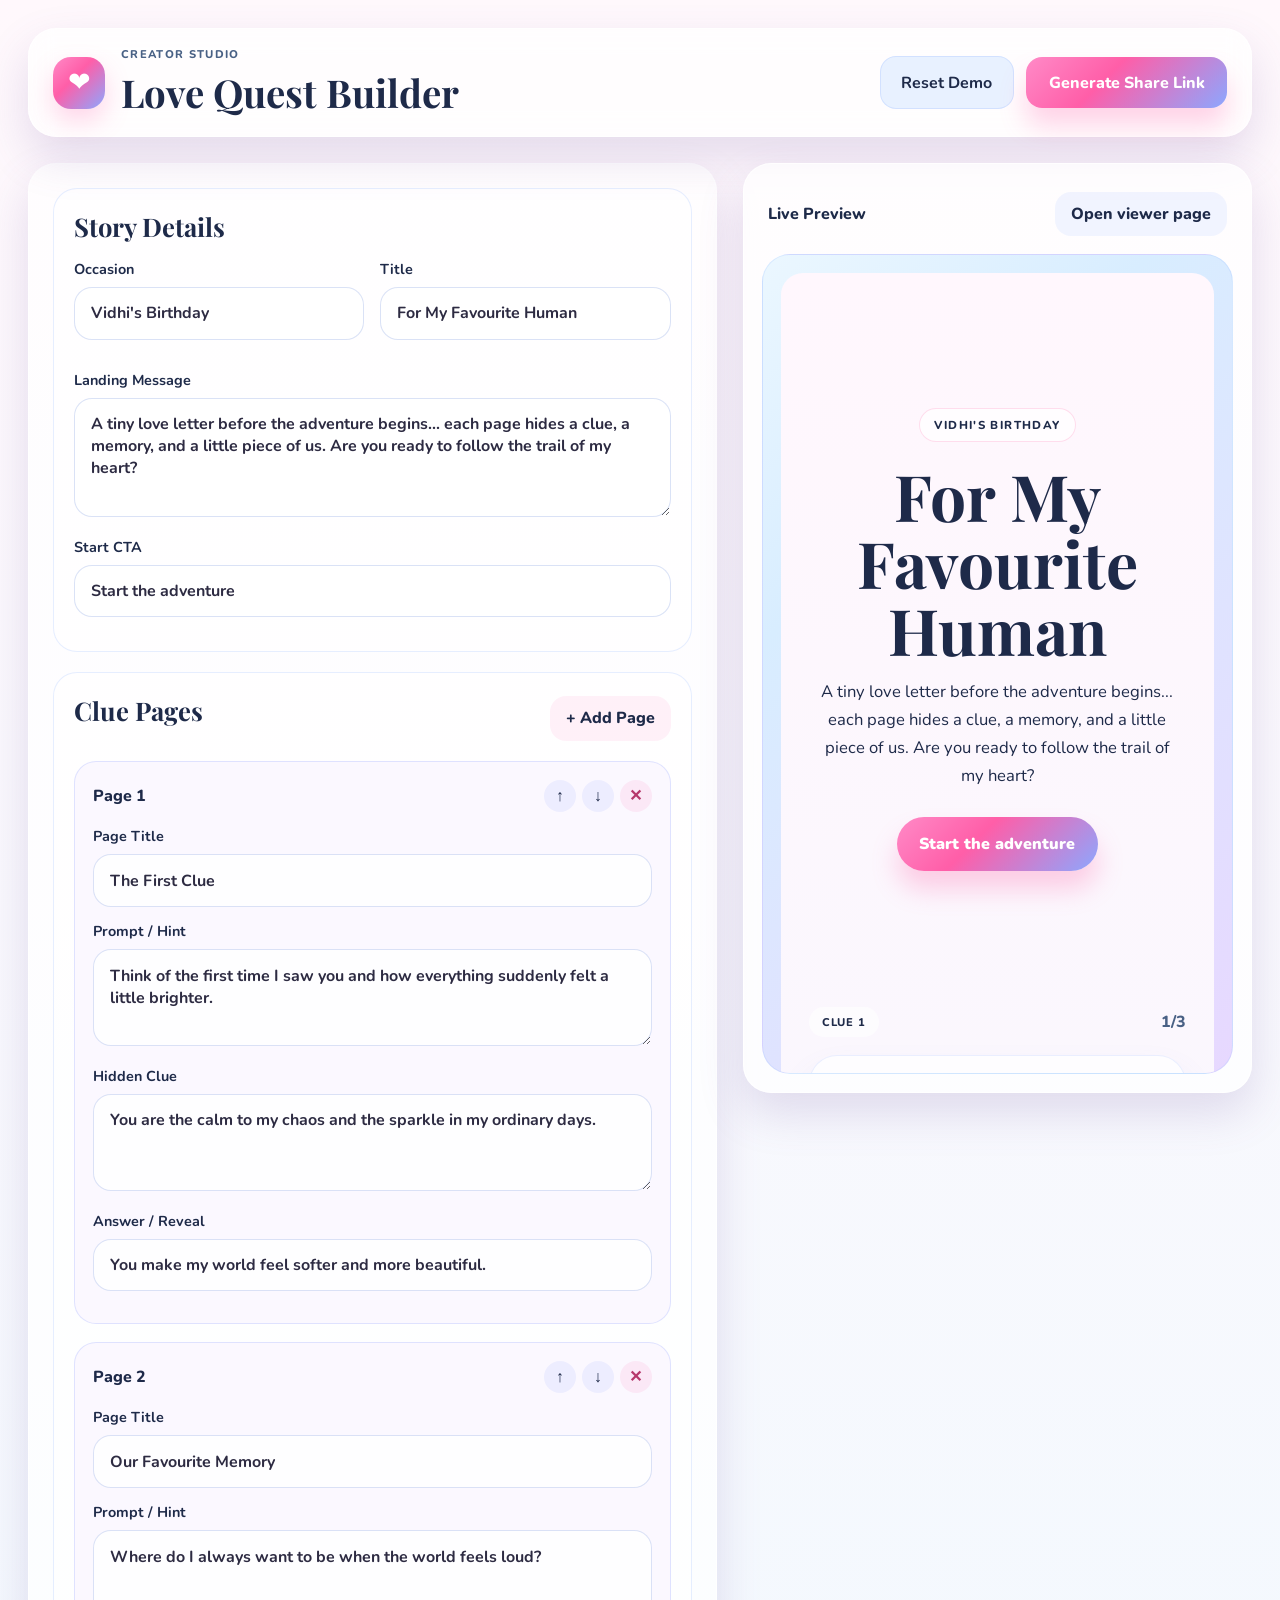
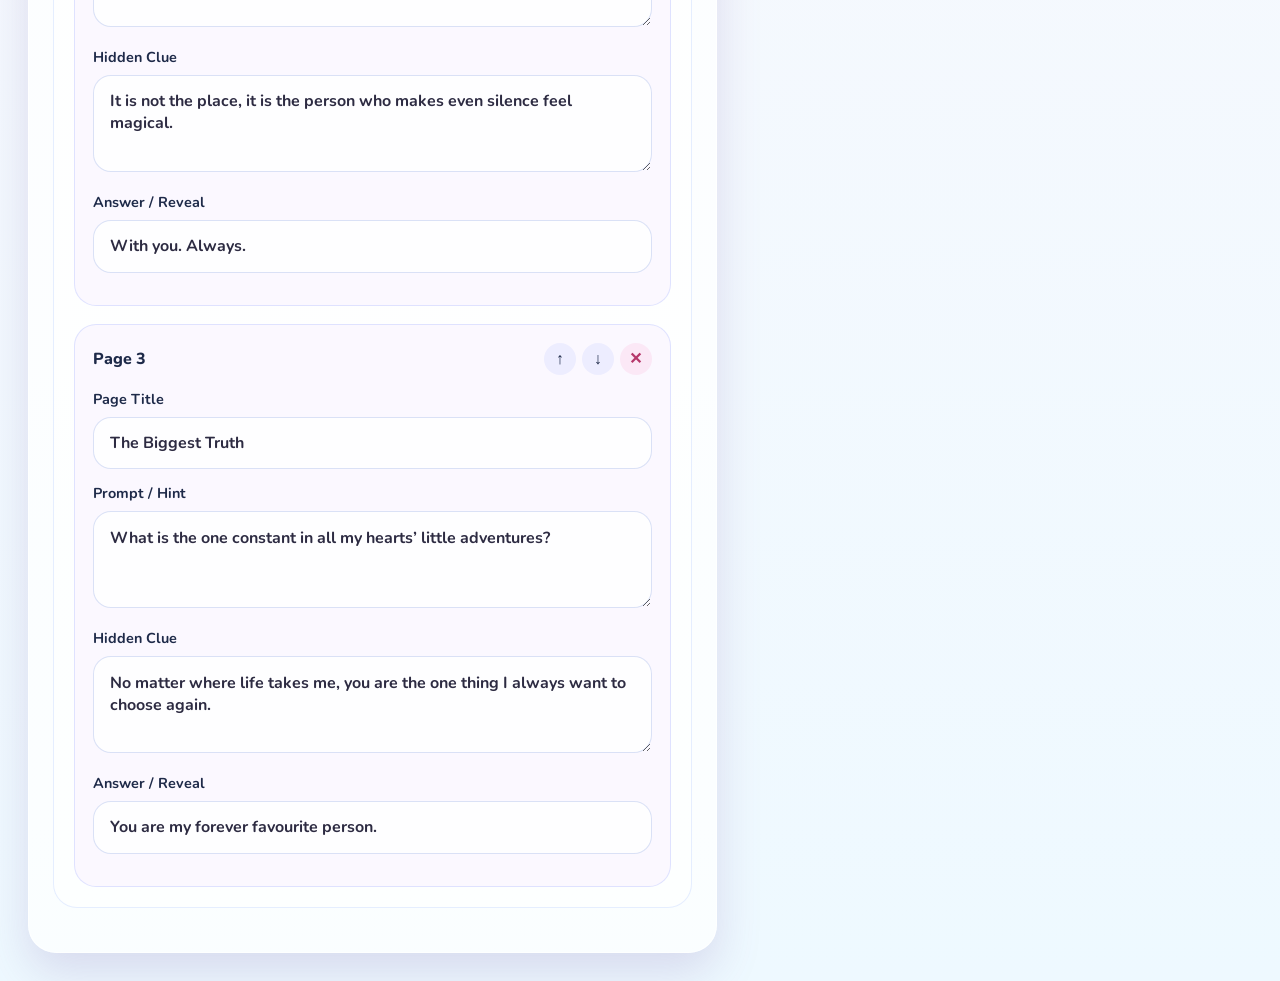
==== index.html @ 5ae319d9 "Create a romantic birthday clue-game creator and viewer app." ====
<!DOCTYPE html>
<html lang="en">
  <head>
    <meta charset="UTF-8" />
    <meta name="viewport" content="width=device-width, initial-scale=1.0" />
    <title>Love Quest Creator</title>
    <link rel="preconnect" href="https://fonts.googleapis.com" />
    <link rel="preconnect" href="https://fonts.gstatic.com" crossorigin />
    <link href="https://fonts.googleapis.com/css2?family=Nunito:wght@400;600;700;800;900&family=Playfair+Display:wght@600;700;800&display=swap" rel="stylesheet" />
    <link rel="stylesheet" href="styles.css" />
  </head>
  <body>
    <div class="app-shell">
      <header class="topbar">
        <div class="brand-wrap">
          <div class="brand-mark">❤</div>
          <div>
            <p class="eyebrow">Creator Studio</p>
            <h1>Love Quest Builder</h1>
          </div>
        </div>
        <div class="topbar-actions">
          <button class="secondary-btn" id="resetDataBtn">Reset Demo</button>
          <button class="primary-btn" id="publishBtn">Generate Share Link</button>
        </div>
      </header>

      <main class="creator-layout">
        <section class="creator-panel">
          <div class="panel-block">
            <h2>Story Details</h2>
            <div class="field-grid">
              <label>
                <span>Occasion</span>
                <input id="occasionInput" type="text" placeholder="Vidhi's Birthday" />
              </label>
              <label>
                <span>Title</span>
                <input id="titleInput" type="text" placeholder="For My Favourite Human" />
              </label>
            </div>

            <label>
              <span>Landing Message</span>
              <textarea id="landingMessageInput" rows="4" placeholder="A tiny love letter before the adventure begins..."></textarea>
            </label>

            <label>
              <span>Start CTA</span>
              <input id="ctaInput" type="text" placeholder="Start the adventure" />
            </label>
          </div>

          <div class="panel-block">
            <div class="section-header">
              <h2>Clue Pages</h2>
              <button class="small-btn" id="addPageBtn">+ Add Page</button>
            </div>
            <div id="pagesContainer" class="pages-container"></div>
          </div>
        </section>

        <aside class="preview-panel">
          <div class="preview-card">
            <div class="preview-toolbar">
              <span>Live Preview</span>
              <button class="transparent-btn" id="openViewerBtn">Open viewer page</button>
            </div>
            <div id="livePreview" class="live-preview"></div>
          </div>
        </aside>
      </main>
    </div>

    <template id="pageTemplate">
      <article class="page-card">
        <div class="page-card-header">
          <span class="page-number">Page</span>
          <div class="page-actions">
            <button class="move-up-btn small-icon" title="Move up">↑</button>
            <button class="move-down-btn small-icon" title="Move down">↓</button>
            <button class="delete-page-btn small-icon danger" title="Delete">✕</button>
          </div>
        </div>

        <label>
          <span>Page Title</span>
          <input class="page-title-input" type="text" placeholder="The First Clue" />
        </label>

        <label>
          <span>Prompt / Hint</span>
          <textarea class="page-hint-input" rows="3" placeholder="Think of the day we met"></textarea>
        </label>

        <label>
          <span>Hidden Clue</span>
          <textarea class="page-clue-input" rows="3" placeholder="You were my favourite part of every day"></textarea>
        </label>

        <label>
          <span>Answer / Reveal</span>
          <input class="page-answer-input" type="text" placeholder="The answer to this clue" />
        </label>
      </article>
    </template>

    <script src="script.js"></script>
  </body>
</html>
---- styles.css ----
* {
  box-sizing: border-box;
}

:root {
  --pink-1: #fff1fb;
  --pink-2: #ffd2eb;
  --pink-3: #ff84c9;
  --pink-4: #ff5fa7;
  --purple-1: #efe0ff;
  --purple-2: #c8b6ff;
  --blue-1: #dbf2ff;
  --blue-2: #8ed8ff;
  --blue-3: #6d9bff;
  --navy: #1e2a49;
  --navy-soft: #496185;
  --text: #2d2b42;
  --shadow: 0 20px 45px rgba(111, 82, 162, 0.18);
  --rose: linear-gradient(135deg, #ff8ac7 0%, #ff5ea8 40%, #8ca7ff 100%);
  --sky: linear-gradient(135deg, #ebf7ff 0%, #d8edff 30%, #e7d8ff 100%);
}

html, body {
  margin: 0;
  min-height: 100%;
  font-family: 'Nunito', sans-serif;
  background: linear-gradient(180deg, #fff8fc 0%, #eef9ff 100%);
  color: var(--text);
}

button, input, textarea {
  font: inherit;
}

body {
  padding: 28px;
}

.app-shell {
  max-width: 1500px;
  margin: 0 auto;
}

.topbar {
  display: flex;
  align-items: center;
  justify-content: space-between;
  gap: 18px;
  margin-bottom: 26px;
  padding: 18px 24px;
  background: rgba(255,255,255,0.72);
  backdrop-filter: blur(12px);
  border: 1px solid rgba(255,255,255,0.7);
  border-radius: 28px;
  box-shadow: var(--shadow);
}

.brand-wrap {
  display: flex;
  align-items: center;
  gap: 16px;
}

.brand-mark {
  width: 52px;
  height: 52px;
  border-radius: 18px;
  display: grid;
  place-items: center;
  background: var(--rose);
  color: white;
  font-size: 1.7rem;
  box-shadow: 0 12px 24px rgba(255, 94, 168, 0.25);
}

.eyebrow {
  margin: 0 0 4px;
  text-transform: uppercase;
  letter-spacing: 0.12em;
  font-size: 0.7rem;
  font-weight: 800;
  color: var(--navy-soft);
}

h1, h2, h3 {
  margin: 0;
  font-family: 'Playfair Display', serif;
}

h1 {
  font-size: clamp(1.6rem, 3vw, 2.6rem);
  color: var(--navy);
}

.topbar-actions {
  display: flex;
  align-items: center;
  gap: 12px;
}

.primary-btn, .secondary-btn, .small-btn, .transparent-btn, .small-icon {
  border: none;
  border-radius: 16px;
  cursor: pointer;
  transition: transform 0.2s ease, box-shadow 0.2s ease;
}

.primary-btn:hover, .secondary-btn:hover, .small-btn:hover, .transparent-btn:hover, .small-icon:hover {
  transform: translateY(-1px);
}

.primary-btn {
  padding: 0.9rem 1.4rem;
  background: var(--rose);
  color: white;
  font-weight: 800;
  box-shadow: 0 18px 26px rgba(255, 95, 167, 0.27);
}

.secondary-btn {
  padding: 0.9rem 1.3rem;
  background: rgba(162, 201, 255, 0.25);
  color: var(--navy);
  border: 1px solid rgba(109, 155, 255, 0.18);
  font-weight: 700;
}

.creator-layout {
  display: grid;
  grid-template-columns: 1.15fr 0.85fr;
  gap: 26px;
  align-items: start;
}

.creator-panel,
.preview-card {
  background: rgba(255,255,255,0.72);
  border: 1px solid rgba(255,255,255,0.75);
  border-radius: 28px;
  box-shadow: var(--shadow);
}

.creator-panel {
  padding: 24px;
}

.preview-card {
  padding: 18px;
  position: sticky;
  top: 24px;
}

.panel-block {
  background: rgba(255,255,255,0.6);
  border: 1px solid rgba(184, 207, 255, 0.35);
  border-radius: 24px;
  padding: 20px;
  margin-bottom: 20px;
}

.panel-block h2 {
  margin-bottom: 16px;
  font-size: clamp(1.3rem, 2vw, 1.8rem);
  color: var(--navy);
}

.field-grid {
  display: grid;
  grid-template-columns: repeat(2, minmax(0,1fr));
  gap: 16px;
  margin-bottom: 16px;
}

label {
  display: block;
  margin-bottom: 14px;
  color: var(--navy);
  font-weight: 700;
}

label span {
  display: block;
  margin-bottom: 8px;
  font-size: 0.9rem;
}

input, textarea {
  width: 100%;
  padding: 0.9rem 1rem;
  border: 1px solid rgba(123, 150, 221, 0.28);
  border-radius: 18px;
  background: rgba(255,255,255,0.8);
  color: var(--text);
  outline: none;
  transition: border-color 0.2s ease, box-shadow 0.2s ease;
}

input:focus, textarea:focus {
  border-color: rgba(255, 95, 167, 0.5);
  box-shadow: 0 0 0 4px rgba(255, 95, 167, 0.1);
}

textarea {
  resize: vertical;
}

.section-header {
  display: flex;
  align-items: center;
  justify-content: space-between;
  gap: 12px;
  margin-bottom: 18px;
}

.small-btn, .transparent-btn {
  padding: 0.7rem 1rem;
  background: rgba(255, 138, 199, 0.12);
  color: var(--navy);
  font-weight: 800;
}

.pages-container {
  display: flex;
  flex-direction: column;
  gap: 18px;
}

.page-card {
  padding: 18px;
  border-radius: 22px;
  border: 1px solid rgba(160, 176, 255, 0.3);
  background: rgba(251, 247, 255, 0.8);
}

.page-card-header {
  display: flex;
  align-items: center;
  justify-content: space-between;
  gap: 12px;
  margin-bottom: 14px;
}

.page-number {
  font-weight: 800;
  color: var(--navy);
}

.page-actions {
  display: flex;
  gap: 6px;
}

.small-icon {
  width: 32px;
  height: 32px;
  display: grid;
  place-items: center;
  background: rgba(140, 167, 255, 0.12);
  color: var(--navy);
  font-weight: 900;
}

.small-icon.danger {
  background: rgba(255, 95, 167, 0.1);
  color: #b5376a;
}

.preview-toolbar {
  display: flex;
  justify-content: space-between;
  align-items: center;
  gap: 12px;
  padding: 10px 6px 18px;
  color: var(--navy);
  font-weight: 800;
}

.transparent-btn {
  background: rgba(177, 201, 255, 0.18);
}

.live-preview {
  min-height: 760px;
  max-height: 820px;
  overflow: auto;
  border-radius: 28px;
  background: var(--sky);
  border: 1px solid rgba(141, 181, 255, 0.2);
  padding: 18px;
}

.story-shell {
  min-height: 100%;
  background: linear-gradient(180deg, #fff7fd 0%, #edf7ff 100%);
  border-radius: 22px;
  padding: 16px;
  color: var(--navy);
}

.story-landing {
  display: flex;
  flex-direction: column;
  justify-content: center;
  min-height: 700px;
  text-align: center;
  padding: 18px;
}

.story-landing .badge {
  display: inline-flex;
  align-self: center;
  padding: 0.5rem 0.9rem;
  border-radius: 999px;
  background: rgba(255, 255, 255, 0.68);
  border: 1px solid rgba(255, 95, 167, 0.2);
  font-size: 0.72rem;
  letter-spacing: 0.12em;
  text-transform: uppercase;
  font-weight: 800;
}

.story-landing h1 {
  margin: 20px 0 14px;
  font-size: clamp(2.2rem, 5vw, 4rem);
  line-height: 1.05;
}

.story-landing p {
  max-width: 620px;
  margin: 0 auto 26px;
  font-size: 1.04rem;
  line-height: 1.7;
}

.story-landing .cta {
  align-self: center;
  padding: 1rem 1.4rem;
  border-radius: 999px;
  border: none;
  background: var(--rose);
  color: white;
  font-weight: 900;
  cursor: pointer;
  box-shadow: 0 18px 26px rgba(255, 95, 167, 0.28);
}

.story-page {
  display: flex;
  flex-direction: column;
  gap: 18px;
  min-height: 700px;
  padding: 18px 12px 24px;
}

.story-page .topline {
  display: flex;
  align-items: center;
  justify-content: space-between;
  gap: 16px;
}

.story-page .page-tag {
  display: inline-flex;
  align-items: center;
  padding: 0.45rem 0.8rem;
  border-radius: 999px;
  background: rgba(255,255,255,0.65);
  font-weight: 800;
  letter-spacing: 0.08em;
  text-transform: uppercase;
  font-size: 0.7rem;
}

.story-page .counter {
  color: var(--navy-soft);
  font-weight: 800;
}

.story-card {
  background: rgba(255,255,255,0.7);
  border: 1px solid rgba(145, 169, 255, 0.18);
  border-radius: 28px;
  padding: 28px 22px;
  box-shadow: 0 20px 34px rgba(121, 125, 196, 0.12);
}

.story-card h2 {
  margin-bottom: 14px;
  font-size: clamp(1.8rem, 3vw, 2.6rem);
  color: var(--navy);
}

.story-card p {
  margin: 0;
  font-size: 1.02rem;
  line-height: 1.9;
}

.story-card .reveal-box {
  display: none;
  margin-top: 18px;
  padding: 16px 18px;
  border-radius: 18px;
  background: linear-gradient(135deg, rgba(255, 215, 234, 0.5), rgba(196, 226, 255, 0.45));
  border: 1px solid rgba(255, 95, 167, 0.2);
  font-weight: 800;
  color: var(--navy);
}

.story-card.revealed .reveal-box {
  display: block;
}

.story-actions {
  display: flex;
  justify-content: space-between;
  align-items: center;
  gap: 14px;
  margin-top: 12px;
}

.story-actions .ghost-btn,
.story-actions .primary-btn-small {
  border: none;
  border-radius: 999px;
  padding: 0.8rem 1.1rem;
  font-weight: 800;
  cursor: pointer;
}

.story-actions .ghost-btn {
  background: rgba(255,255,255,0.7);
  color: var(--navy);
}

.story-actions .primary-btn-small {
  background: var(--rose);
  color: white;
  box-shadow: 0 14px 22px rgba(255, 95, 167, 0.25);
}

.final-message {
  display: flex;
  flex-direction: column;
  align-items: center;
  justify-content: center;
  min-height: 630px;
  text-align: center;
  padding: 30px 16px;
}

.final-message h2 {
  font-size: clamp(2.3rem, 5vw, 4rem);
  line-height: 1.08;
  margin-bottom: 18px;
}

.final-message p {
  max-width: 620px;
  font-size: 1.08rem;
  line-height: 1.8;
}

.share-box {
  margin-top: 20px;
  display: flex;
  flex-wrap: wrap;
  gap: 12px;
  justify-content: center;
}

.share-box input {
  min-width: min(380px, 100%);
}

@media (max-width: 1100px) {
  .creator-layout {
    grid-template-columns: 1fr;
  }

  .preview-card {
    position: static;
  }
}

@media (max-width: 640px) {
  body {
    padding: 14px;
  }

  .topbar {
    flex-direction: column;
    align-items: flex-start;
  }

  .topbar-actions {
    width: 100%;
    justify-content: space-between;
    flex-wrap: wrap;
  }

  .field-grid {
    grid-template-columns: 1fr;
  }
}
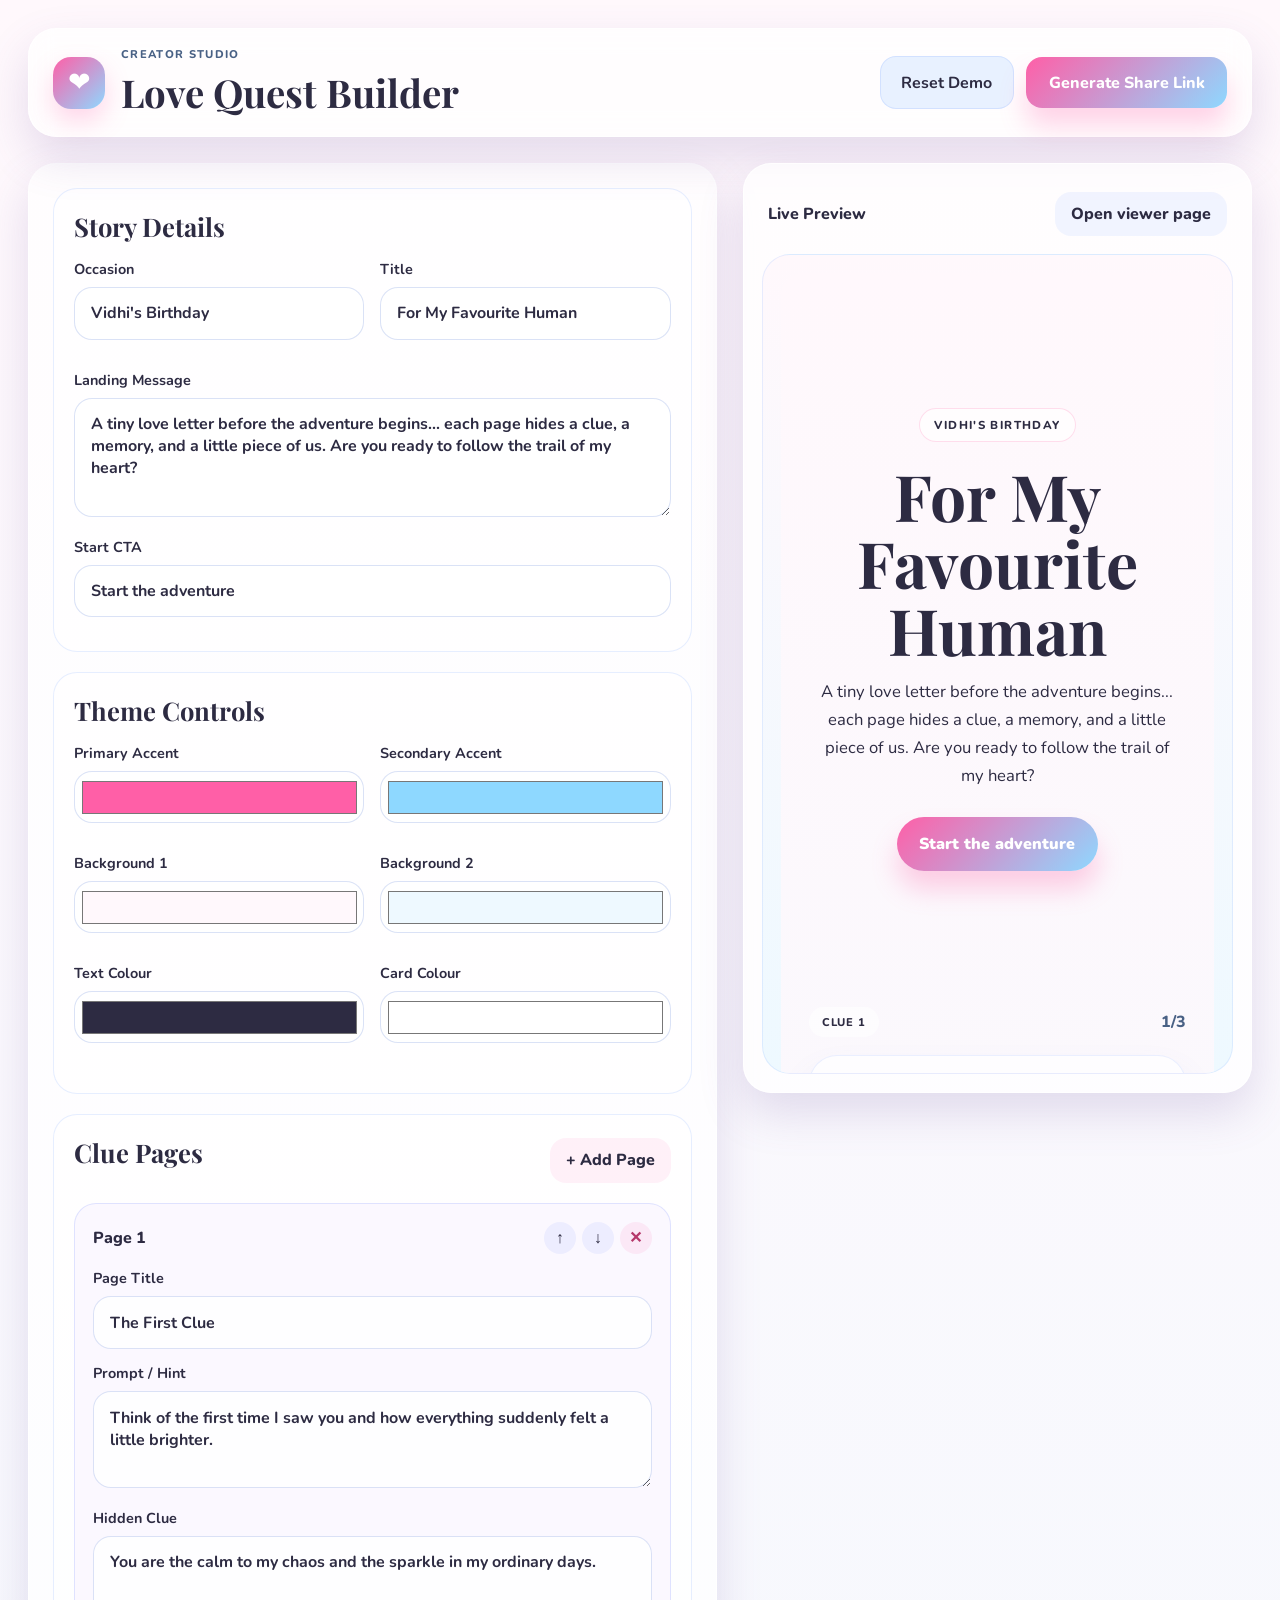
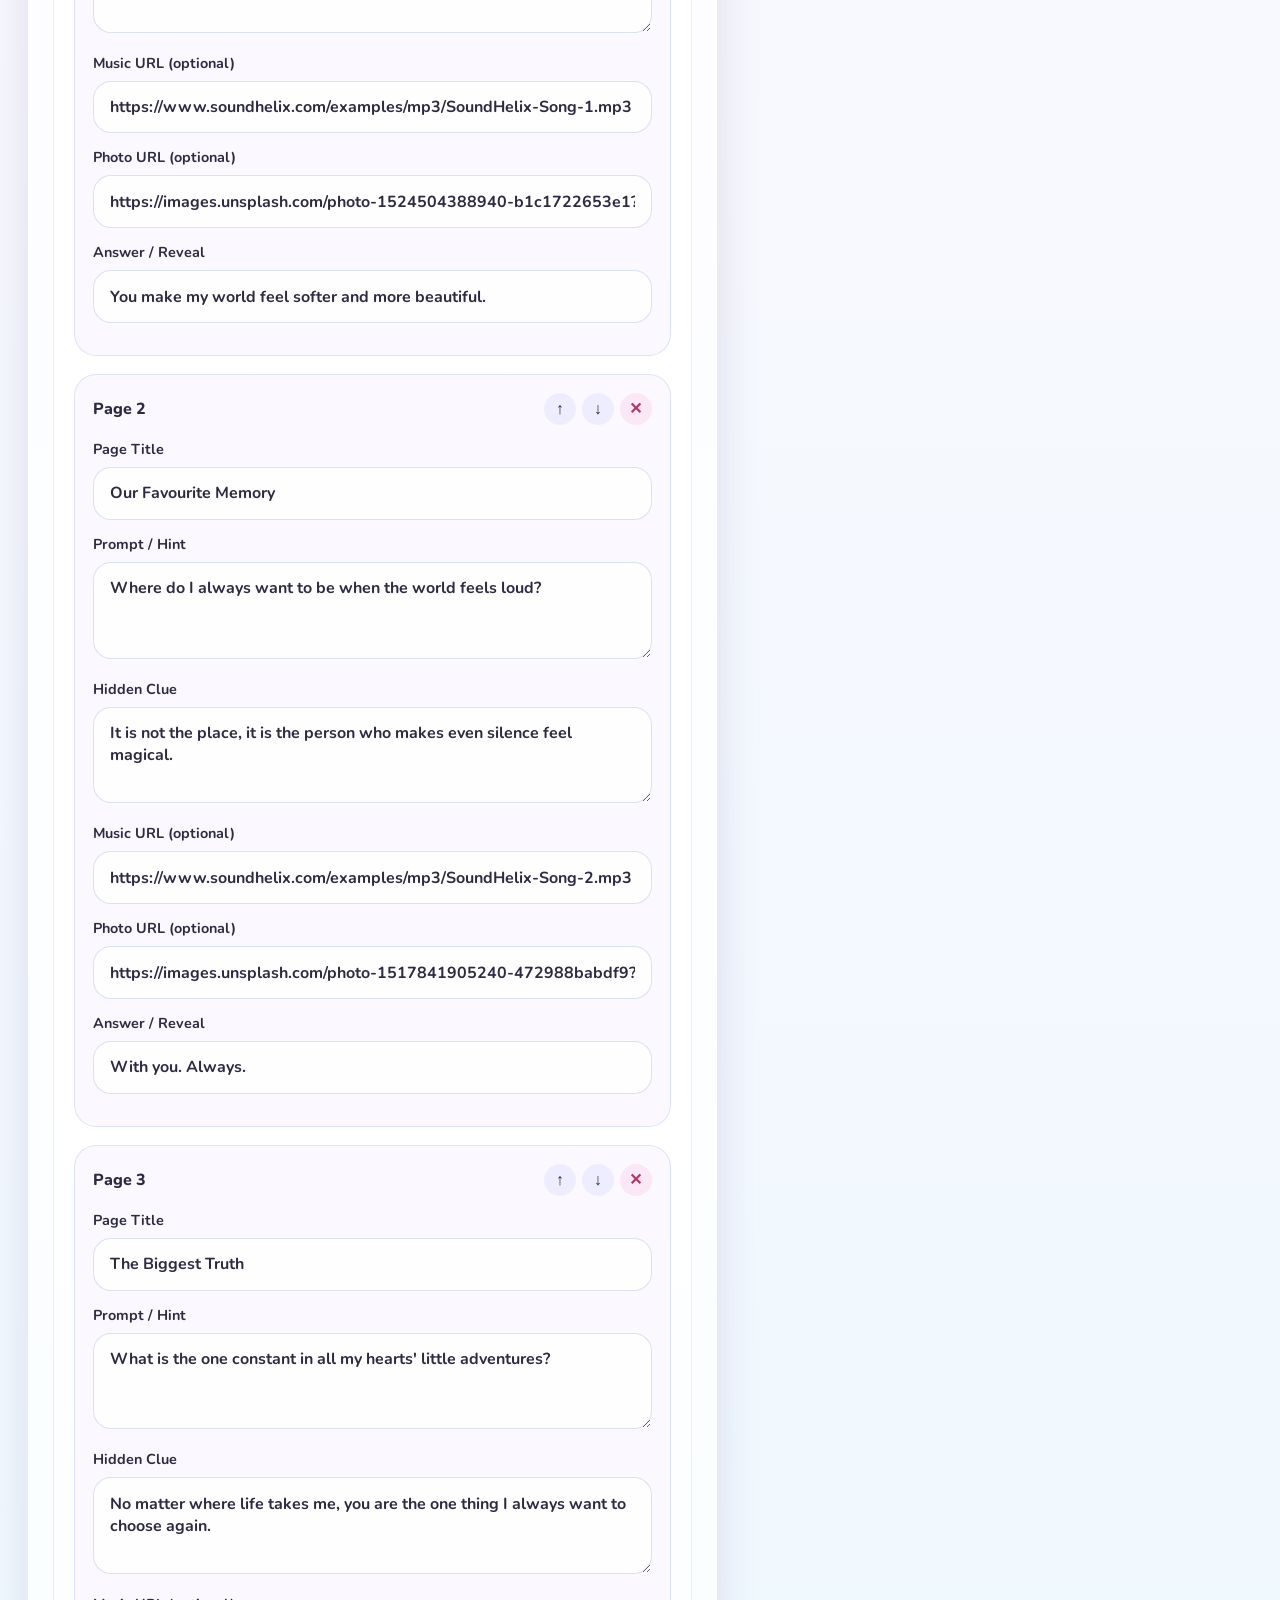
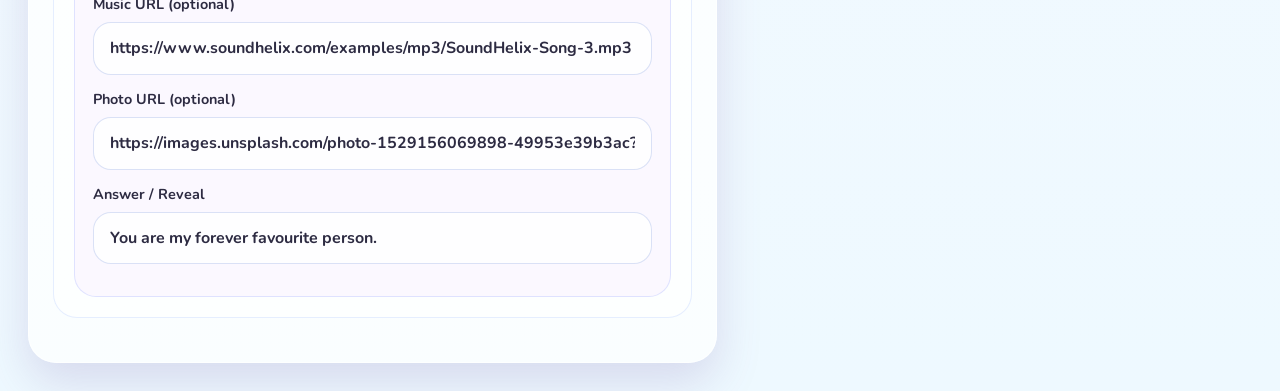
==== commit bd3bbf22: "Add theme controls, per-page photo/music support, and answer input flow for the birthday clue app." ====
--- a/index.html
+++ b/index.html
@@ -52,6 +52,36 @@
           </div>
 
           <div class="panel-block">
+            <h2>Theme Controls</h2>
+            <div class="theme-grid">
+              <label>
+                <span>Primary Accent</span>
+                <input id="themeAccent1Input" type="color" value="#ff5fa7" />
+              </label>
+              <label>
+                <span>Secondary Accent</span>
+                <input id="themeAccent2Input" type="color" value="#8ed8ff" />
+              </label>
+              <label>
+                <span>Background 1</span>
+                <input id="themeBg1Input" type="color" value="#fff8fc" />
+              </label>
+              <label>
+                <span>Background 2</span>
+                <input id="themeBg2Input" type="color" value="#eef9ff" />
+              </label>
+              <label>
+                <span>Text Colour</span>
+                <input id="themeTextInput" type="color" value="#2d2b42" />
+              </label>
+              <label>
+                <span>Card Colour</span>
+                <input id="themeCardInput" type="color" value="#ffffff" />
+              </label>
+            </div>
+          </div>
+
+          <div class="panel-block">
             <div class="section-header">
               <h2>Clue Pages</h2>
               <button class="small-btn" id="addPageBtn">+ Add Page</button>
@@ -99,6 +129,16 @@
         </label>
 
         <label>
+          <span>Music URL (optional)</span>
+          <input class="page-music-input" type="url" placeholder="https://example.com/song.mp3" />
+        </label>
+
+        <label>
+          <span>Photo URL (optional)</span>
+          <input class="page-photo-input" type="url" placeholder="https://example.com/your-photo.jpg" />
+        </label>
+
+        <label>
           <span>Answer / Reveal</span>
           <input class="page-answer-input" type="text" placeholder="The answer to this clue" />
         </label>
--- a/styles.css
+++ b/styles.css
@@ -3,37 +3,28 @@
 }
 
 :root {
-  --pink-1: #fff1fb;
-  --pink-2: #ffd2eb;
-  --pink-3: #ff84c9;
-  --pink-4: #ff5fa7;
-  --purple-1: #efe0ff;
-  --purple-2: #c8b6ff;
-  --blue-1: #dbf2ff;
-  --blue-2: #8ed8ff;
-  --blue-3: #6d9bff;
-  --navy: #1e2a49;
-  --navy-soft: #496185;
-  --text: #2d2b42;
-  --shadow: 0 20px 45px rgba(111, 82, 162, 0.18);
-  --rose: linear-gradient(135deg, #ff8ac7 0%, #ff5ea8 40%, #8ca7ff 100%);
-  --sky: linear-gradient(135deg, #ebf7ff 0%, #d8edff 30%, #e7d8ff 100%);
+  --page-accent-1: #ff5fa7;
+  --page-accent-2: #8ed8ff;
+  --page-bg-1: #fff8fc;
+  --page-bg-2: #eef9ff;
+  --page-text: #2d2b42;
+  --page-card: #ffffff;
 }
 
 html, body {
   margin: 0;
   min-height: 100%;
   font-family: 'Nunito', sans-serif;
-  background: linear-gradient(180deg, #fff8fc 0%, #eef9ff 100%);
-  color: var(--text);
+  background: linear-gradient(180deg, var(--page-bg-1) 0%, var(--page-bg-2) 100%);
+  color: var(--page-text);
+}
+
+body {
+  padding: 28px;
 }
 
 button, input, textarea {
   font: inherit;
-}
-
-body {
-  padding: 28px;
 }
 
 .app-shell {
@@ -52,7 +43,7 @@
   backdrop-filter: blur(12px);
   border: 1px solid rgba(255,255,255,0.7);
   border-radius: 28px;
-  box-shadow: var(--shadow);
+  box-shadow: 0 20px 45px rgba(111, 82, 162, 0.18);
 }
 
 .brand-wrap {
@@ -67,7 +58,7 @@
   border-radius: 18px;
   display: grid;
   place-items: center;
-  background: var(--rose);
+  background: linear-gradient(135deg, var(--page-accent-1) 0%, var(--page-accent-2) 100%);
   color: white;
   font-size: 1.7rem;
   box-shadow: 0 12px 24px rgba(255, 94, 168, 0.25);
@@ -79,7 +70,7 @@
   letter-spacing: 0.12em;
   font-size: 0.7rem;
   font-weight: 800;
-  color: var(--navy-soft);
+  color: #496185;
 }
 
 h1, h2, h3 {
@@ -89,7 +80,7 @@
 
 h1 {
   font-size: clamp(1.6rem, 3vw, 2.6rem);
-  color: var(--navy);
+  color: var(--page-text);
 }
 
 .topbar-actions {
@@ -111,7 +102,7 @@
 
 .primary-btn {
   padding: 0.9rem 1.4rem;
-  background: var(--rose);
+  background: linear-gradient(135deg, var(--page-accent-1) 0%, var(--page-accent-2) 100%);
   color: white;
   font-weight: 800;
   box-shadow: 0 18px 26px rgba(255, 95, 167, 0.27);
@@ -120,7 +111,7 @@
 .secondary-btn {
   padding: 0.9rem 1.3rem;
   background: rgba(162, 201, 255, 0.25);
-  color: var(--navy);
+  color: var(--page-text);
   border: 1px solid rgba(109, 155, 255, 0.18);
   font-weight: 700;
 }
@@ -137,7 +128,7 @@
   background: rgba(255,255,255,0.72);
   border: 1px solid rgba(255,255,255,0.75);
   border-radius: 28px;
-  box-shadow: var(--shadow);
+  box-shadow: 0 20px 45px rgba(111, 82, 162, 0.18);
 }
 
 .creator-panel {
@@ -161,10 +152,11 @@
 .panel-block h2 {
   margin-bottom: 16px;
   font-size: clamp(1.3rem, 2vw, 1.8rem);
-  color: var(--navy);
-}
-
-.field-grid {
+  color: var(--page-text);
+}
+
+.field-grid,
+.theme-grid {
   display: grid;
   grid-template-columns: repeat(2, minmax(0,1fr));
   gap: 16px;
@@ -174,7 +166,7 @@
 label {
   display: block;
   margin-bottom: 14px;
-  color: var(--navy);
+  color: var(--page-text);
   font-weight: 700;
 }
 
@@ -190,7 +182,7 @@
   border: 1px solid rgba(123, 150, 221, 0.28);
   border-radius: 18px;
   background: rgba(255,255,255,0.8);
-  color: var(--text);
+  color: var(--page-text);
   outline: none;
   transition: border-color 0.2s ease, box-shadow 0.2s ease;
 }
@@ -200,6 +192,11 @@
   box-shadow: 0 0 0 4px rgba(255, 95, 167, 0.1);
 }
 
+input[type="color"] {
+  min-height: 52px;
+  padding: 0.3rem;
+}
+
 textarea {
   resize: vertical;
 }
@@ -215,7 +212,7 @@
 .small-btn, .transparent-btn {
   padding: 0.7rem 1rem;
   background: rgba(255, 138, 199, 0.12);
-  color: var(--navy);
+  color: var(--page-text);
   font-weight: 800;
 }
 
@@ -242,7 +239,7 @@
 
 .page-number {
   font-weight: 800;
-  color: var(--navy);
+  color: var(--page-text);
 }
 
 .page-actions {
@@ -256,7 +253,7 @@
   display: grid;
   place-items: center;
   background: rgba(140, 167, 255, 0.12);
-  color: var(--navy);
+  color: var(--page-text);
   font-weight: 900;
 }
 
@@ -271,7 +268,7 @@
   align-items: center;
   gap: 12px;
   padding: 10px 6px 18px;
-  color: var(--navy);
+  color: var(--page-text);
   font-weight: 800;
 }
 
@@ -284,17 +281,17 @@
   max-height: 820px;
   overflow: auto;
   border-radius: 28px;
-  background: var(--sky);
+  background: linear-gradient(180deg, var(--page-bg-1) 0%, var(--page-bg-2) 100%);
   border: 1px solid rgba(141, 181, 255, 0.2);
   padding: 18px;
 }
 
 .story-shell {
   min-height: 100%;
-  background: linear-gradient(180deg, #fff7fd 0%, #edf7ff 100%);
+  background: linear-gradient(180deg, var(--page-bg-1) 0%, var(--page-bg-2) 100%);
   border-radius: 22px;
   padding: 16px;
-  color: var(--navy);
+  color: var(--page-text);
 }
 
 .story-landing {
@@ -337,7 +334,7 @@
   padding: 1rem 1.4rem;
   border-radius: 999px;
   border: none;
-  background: var(--rose);
+  background: linear-gradient(135deg, var(--page-accent-1) 0%, var(--page-accent-2) 100%);
   color: white;
   font-weight: 900;
   cursor: pointer;
@@ -372,7 +369,7 @@
 }
 
 .story-page .counter {
-  color: var(--navy-soft);
+  color: #496185;
   font-weight: 800;
 }
 
@@ -387,13 +384,79 @@
 .story-card h2 {
   margin-bottom: 14px;
   font-size: clamp(1.8rem, 3vw, 2.6rem);
-  color: var(--navy);
+  color: var(--page-text);
 }
 
 .story-card p {
   margin: 0;
   font-size: 1.02rem;
   line-height: 1.9;
+}
+
+.story-photo {
+  display: block;
+  width: 100%;
+  max-height: 260px;
+  object-fit: cover;
+  border-radius: 18px;
+  margin-top: 16px;
+  border: 1px solid rgba(144, 191, 255, 0.35);
+}
+
+.music-player {
+  margin-top: 18px;
+  padding: 14px 16px;
+  border-radius: 20px;
+  background: rgba(255,255,255,0.6);
+  border: 1px solid rgba(144, 191, 255, 0.35);
+}
+
+.music-chip {
+  margin-bottom: 10px;
+  font-size: 0.72rem;
+  line-height: 1;
+  letter-spacing: 0.12em;
+  text-transform: uppercase;
+  font-weight: 900;
+  color: #496185;
+}
+
+.music-player audio {
+  width: 100%;
+  border-radius: 12px;
+  outline: none;
+}
+
+.answer-box {
+  margin-top: 16px;
+}
+
+.answer-box label {
+  display: block;
+  margin-bottom: 10px;
+  font-size: 0.9rem;
+  font-weight: 800;
+  color: var(--page-text);
+}
+
+.answer-box input {
+  width: 100%;
+  padding: 0.9rem 1rem;
+  border-radius: 18px;
+  border: 1px solid rgba(123, 150, 221, 0.28);
+  background: rgba(255,255,255,0.8);
+  color: var(--page-text);
+}
+
+.answer-status {
+  min-height: 24px;
+  margin-top: 10px;
+  font-weight: 800;
+  color: #b5376a;
+}
+
+.answer-status.success {
+  color: #1f8f5f;
 }
 
 .story-card .reveal-box {
@@ -404,7 +467,7 @@
   background: linear-gradient(135deg, rgba(255, 215, 234, 0.5), rgba(196, 226, 255, 0.45));
   border: 1px solid rgba(255, 95, 167, 0.2);
   font-weight: 800;
-  color: var(--navy);
+  color: var(--page-text);
 }
 
 .story-card.revealed .reveal-box {
@@ -430,11 +493,11 @@
 
 .story-actions .ghost-btn {
   background: rgba(255,255,255,0.7);
-  color: var(--navy);
+  color: var(--page-text);
 }
 
 .story-actions .primary-btn-small {
-  background: var(--rose);
+  background: linear-gradient(135deg, var(--page-accent-1) 0%, var(--page-accent-2) 100%);
   color: white;
   box-shadow: 0 14px 22px rgba(255, 95, 167, 0.25);
 }
@@ -461,16 +524,18 @@
   line-height: 1.8;
 }
 
-.share-box {
-  margin-top: 20px;
-  display: flex;
-  flex-wrap: wrap;
-  gap: 12px;
-  justify-content: center;
-}
-
-.share-box input {
-  min-width: min(380px, 100%);
+.music-badge {
+  display: inline-flex;
+  margin-top: 14px;
+  padding: 0.5rem 0.9rem;
+  border-radius: 999px;
+  background: rgba(255,255,255,0.8);
+  border: 1px solid rgba(255, 95, 167, 0.15);
+  font-size: 0.72rem;
+  letter-spacing: 0.07em;
+  text-transform: uppercase;
+  font-weight: 900;
+  color: #496185;
 }
 
 @media (max-width: 1100px) {
@@ -499,7 +564,8 @@
     flex-wrap: wrap;
   }
 
-  .field-grid {
+  .field-grid,
+  .theme-grid {
     grid-template-columns: 1fr;
   }
 }
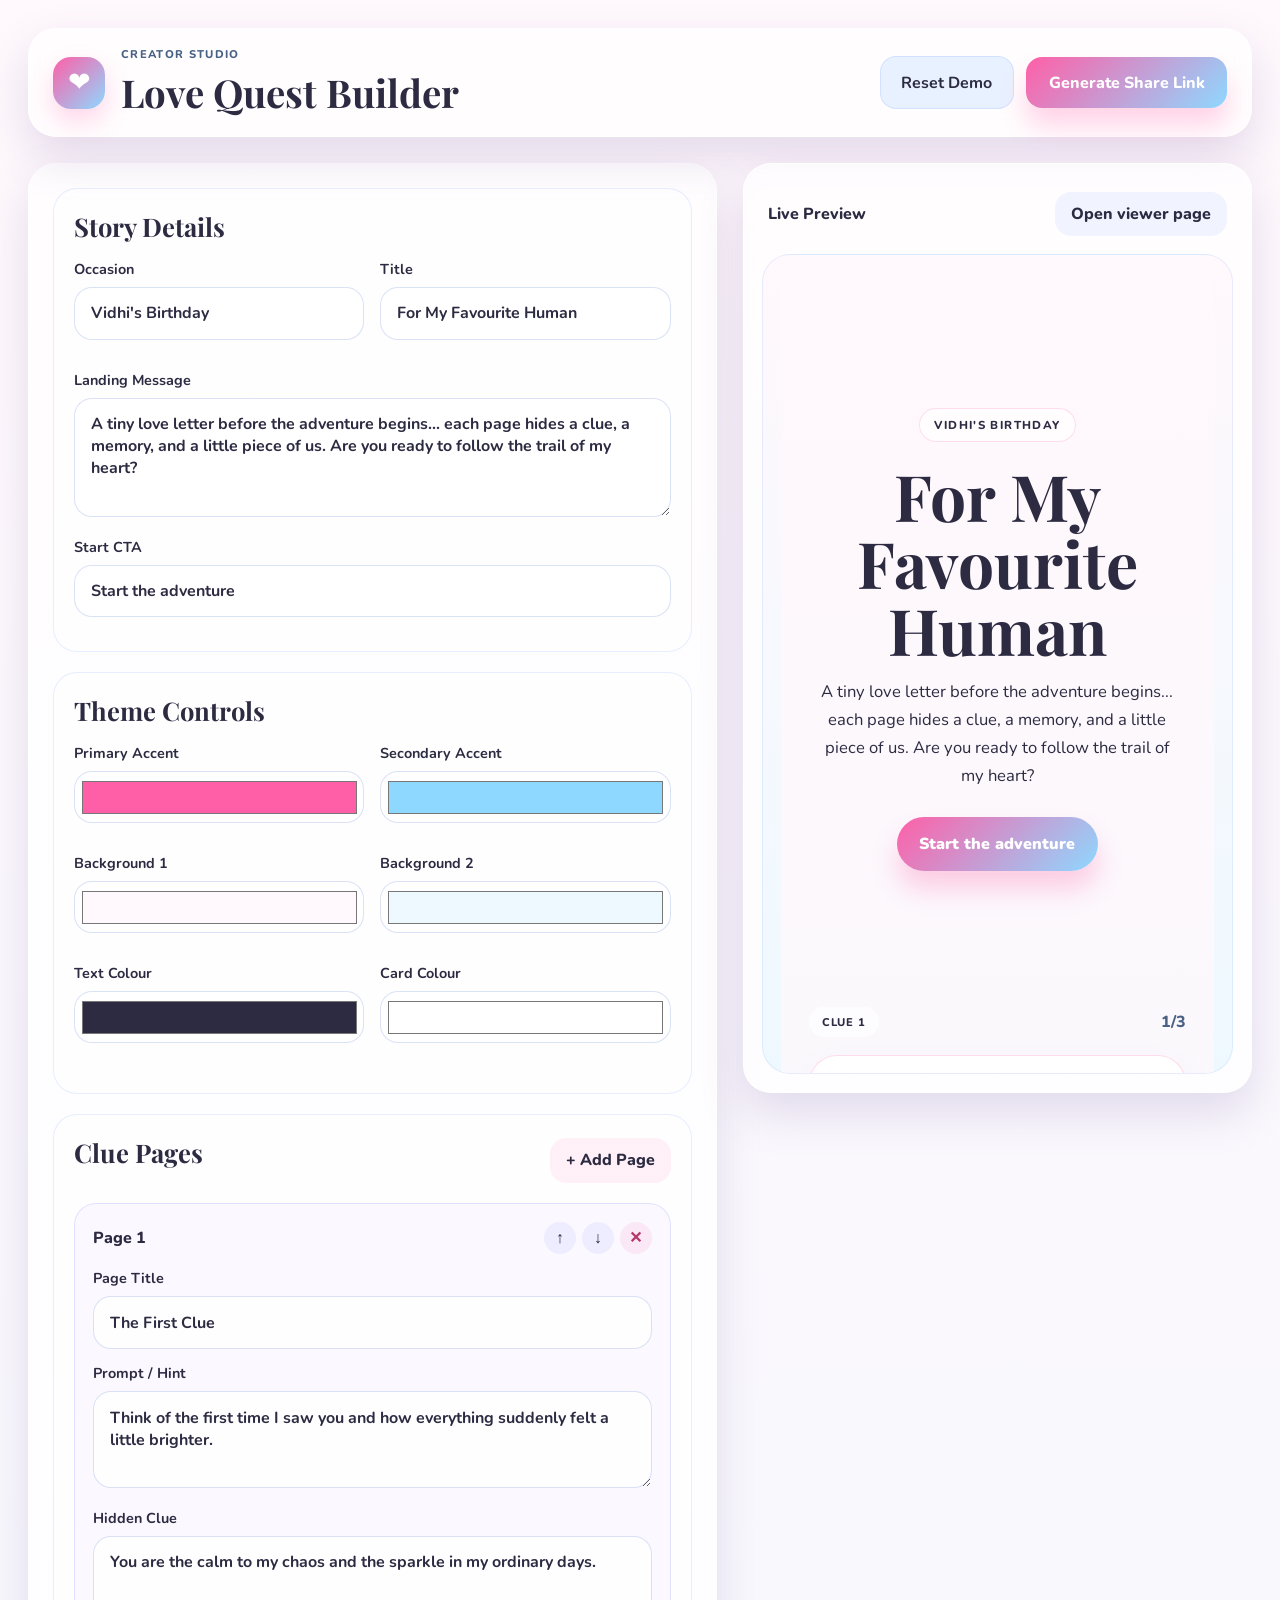
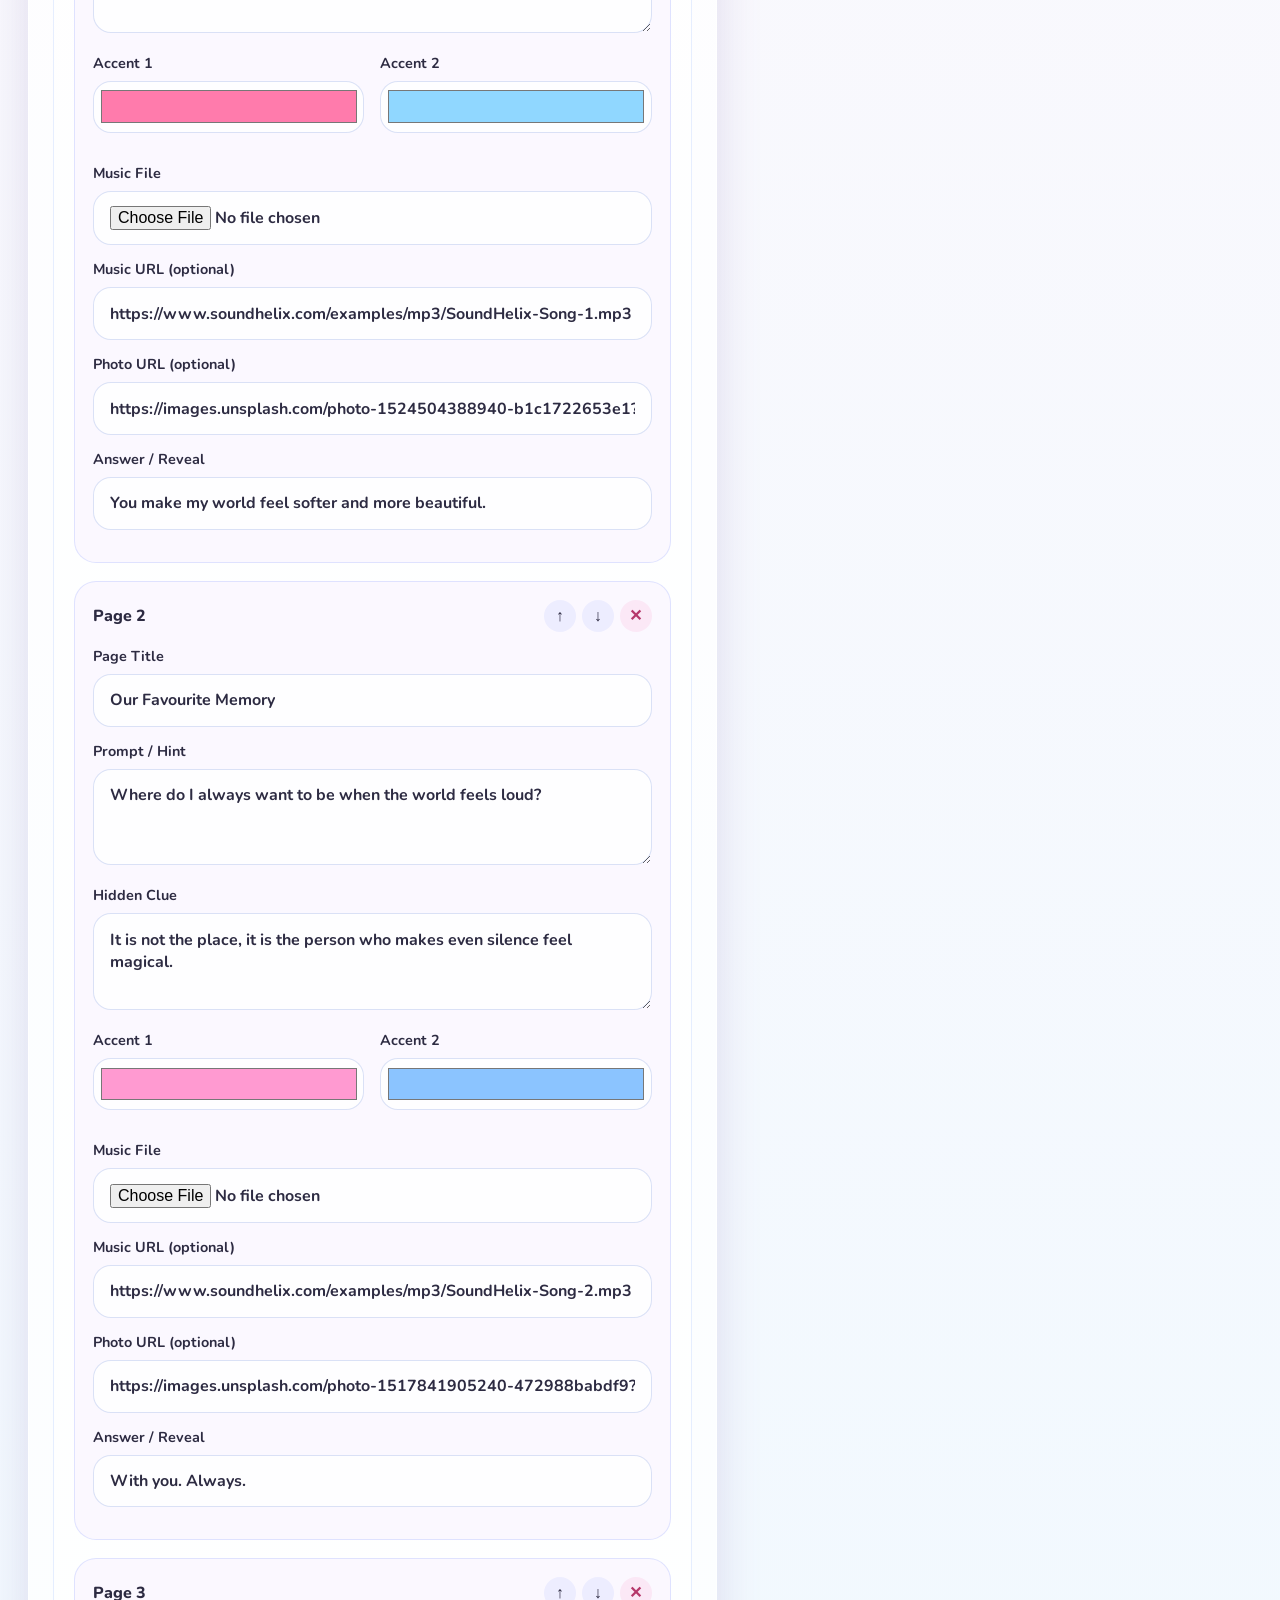
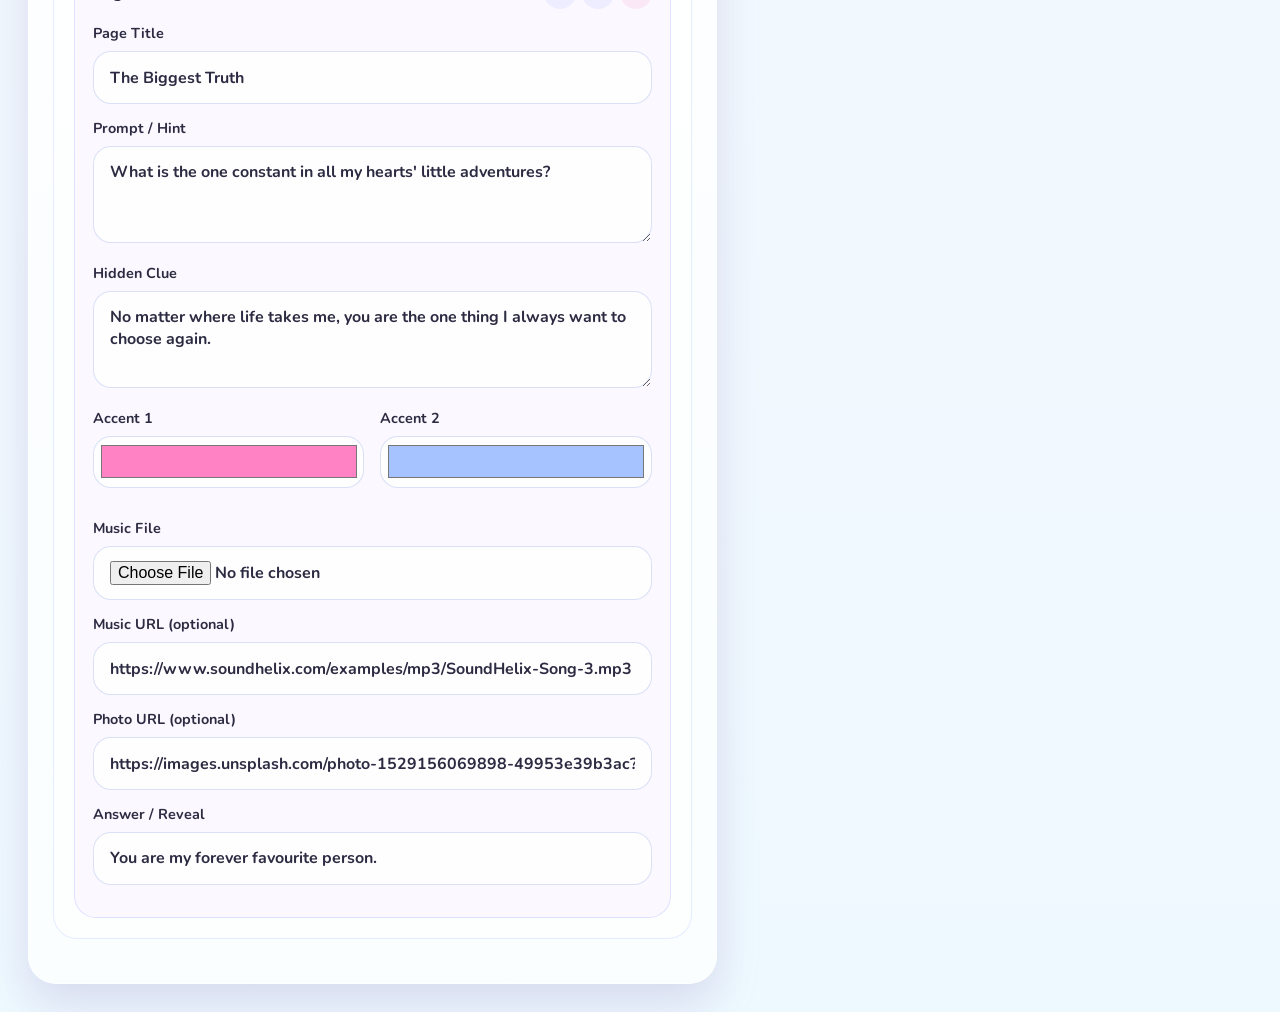
==== commit 221801a4: "Upgrade the birthday clue app with local music uploads, page-specific colour themes, dissolve transi" ====
--- a/index.html
+++ b/index.html
@@ -128,6 +128,22 @@
           <textarea class="page-clue-input" rows="3" placeholder="You were my favourite part of every day"></textarea>
         </label>
 
+        <div class="mini-theme-grid">
+          <label>
+            <span>Accent 1</span>
+            <input class="page-accent1-input" type="color" value="#ff5fa7" />
+          </label>
+          <label>
+            <span>Accent 2</span>
+            <input class="page-accent2-input" type="color" value="#8ed8ff" />
+          </label>
+        </div>
+
+        <label>
+          <span>Music File</span>
+          <input class="page-music-file" type="file" accept="audio/*" />
+        </label>
+
         <label>
           <span>Music URL (optional)</span>
           <input class="page-music-input" type="url" placeholder="https://example.com/song.mp3" />
--- a/styles.css
+++ b/styles.css
@@ -156,7 +156,8 @@
 }
 
 .field-grid,
-.theme-grid {
+.theme-grid,
+.mini-theme-grid {
   display: grid;
   grid-template-columns: repeat(2, minmax(0,1fr));
   gap: 16px;
@@ -292,6 +293,34 @@
   border-radius: 22px;
   padding: 16px;
   color: var(--page-text);
+  animation: dissolveIn 0.7s ease;
+}
+
+.dissolve-shell {
+  background-size: 200% 200%;
+  animation: gradientDissolve 8s ease infinite alternate;
+}
+
+@keyframes dissolveIn {
+  from {
+    opacity: 0;
+    transform: translateY(12px) scale(0.985);
+  }
+  to {
+    opacity: 1;
+    transform: translateY(0) scale(1);
+  }
+}
+
+@keyframes gradientDissolve {
+  0% {
+    background-position: 0% 50%;
+    filter: saturate(0.9);
+  }
+  100% {
+    background-position: 100% 50%;
+    filter: saturate(1.15);
+  }
 }
 
 .story-landing {
@@ -379,6 +408,7 @@
   border-radius: 28px;
   padding: 28px 22px;
   box-shadow: 0 20px 34px rgba(121, 125, 196, 0.12);
+  transition: background 0.6s ease, border-color 0.6s ease;
 }
 
 .story-card h2 {
@@ -565,7 +595,8 @@
   }
 
   .field-grid,
-  .theme-grid {
+  .theme-grid,
+  .mini-theme-grid {
     grid-template-columns: 1fr;
   }
 }
